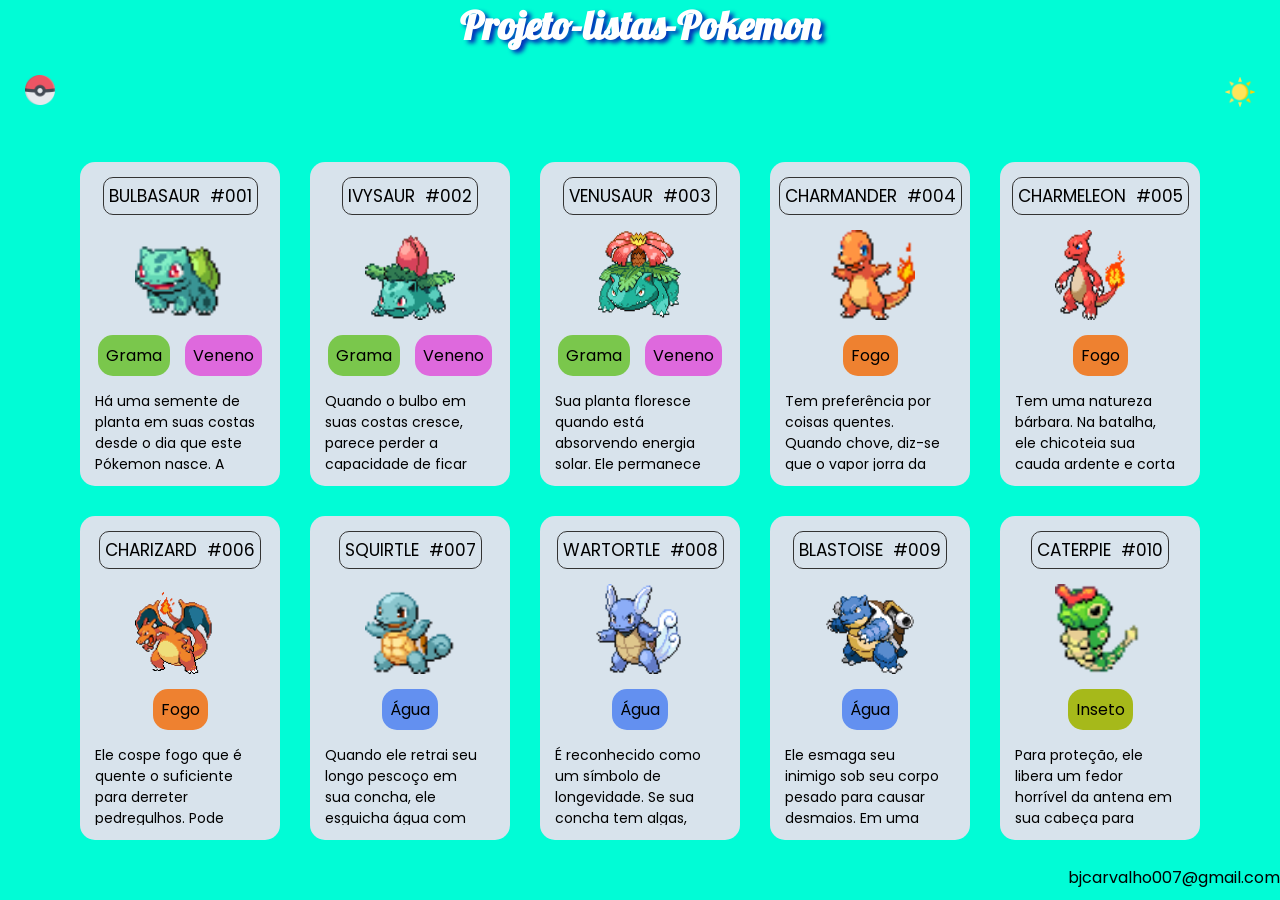
==== index.html @ 88cdff6b "Update index.html" ====
<!DOCTYPE html>
<html lang="en">
	<head>
		<meta charset="UTF-8" />
		<meta http-equiv="X-UA-Compatible" content="IE=edge" />
		<meta name="viewport" content="width=device-width, initial-scale=1.0" />
		<title>Listagem Pokémon-BJ</title>
		<link rel="stylesheet" href="./src/css/reset.css">
        <link rel="stylesheet" href="./src/css/estilos.css">
        <link rel="stylesheet" href="./src/css/scrollbar.css">
		
		
	</head>
	<body>
		<h1 class="h1">Projeto-listas-Pokemon</h1>
		
		<header>
			<a href="#">
				<img src="./src/imagens/pokeball.png" alt="pokebola"  class="logo" />
			</a>
			<button id="botao-alterar-tema">
				<img src="./src/imagens/sun.png" alt="imagem do sol" class="imagem-botao" />
				
			</button>
		</header>
		<main>
			<ul class="listagem-pokemon">
				<li class="cartao-pokemon">
					<div class="informacoes">
						<span>Bulbasaur</span>
						<span>#001</span>
					</div>

					<img src="./src/imagens/bulbasaur.gif" alt="Bulbasaur" class="gif" />

					<ul class="tipos">
						<li class="tipo grama">Grama</li>
						<li class="tipo veneno">Veneno</li>
					</ul>

					<p class="descricao">Há uma semente de planta em suas costas desde o dia que este Pókemon nasce. A semente cresce lentamente.</p>
				</li>

				<li class="cartao-pokemon">
					<div class="informacoes">
						<span>Ivysaur</span>
						<span>#002</span>
					</div>

					<img src="./src/imagens/ivysaur.gif" alt="Ivysaur" class="gif" />

					<ul class="tipos">
						<li class="tipo grama">Grama</li>
						<li class="tipo veneno">Veneno</li>
					</ul>

					<p class="descricao">Quando o bulbo em suas costas cresce, parece perder a capacidade de ficar de pé em suas patas traseiras.</p>
				</li>

				<li class="cartao-pokemon">
					<div class="informacoes">
						<span>Venusaur</span>
						<span>#003</span>
					</div>

					<img src="./src/imagens/venusaur.gif" alt="Venusaur" class="gif" />

					<ul class="tipos">
						<li class="tipo grama">Grama</li>
						<li class="tipo veneno">Veneno</li>
					</ul>

					<p class="descricao">Sua planta floresce quando está absorvendo energia solar. Ele permanece em movimento para buscar a luz solar.</p>
				</li>

				<li class="cartao-pokemon">
					<div class="informacoes">
						<span>Charmander</span>
						<span>#004</span>
					</div>

					<img src="./src/imagens/charmander.gif" alt="Charmander" class="gif" />

					<ul class="tipos">
						<li class="tipo fogo">Fogo</li>
					</ul>

					<p class="descricao">Tem preferência por coisas quentes. Quando chove, diz-se que o vapor jorra da ponta de sua cauda.</p>
				</li>

				<li class="cartao-pokemon">
					<div class="informacoes">
						<span>Charmeleon</span>
						<span>#005</span>
					</div>

					<img src="./src/imagens/charmeleon.gif" alt="Charmeleon" class="gif" />

					<ul class="tipos">
						<li class="tipo fogo">Fogo</li>
					</ul>

					<p class="descricao">Tem uma natureza bárbara. Na batalha, ele chicoteia sua cauda ardente e corta com garras afiadas.</p>
				</li>

				<li class="cartao-pokemon">
					<div class="informacoes">
						<span>Charizard</span>
						<span>#006</span>
					</div>

					<img src="./src/imagens/charizard.gif" alt="Charizard" class="gif" />

					<ul class="tipos">
						<li class="tipo fogo">Fogo</li>
					</ul>

					<p class="descricao">Ele cospe fogo que é quente o suficiente para derreter pedregulhos. Pode causar incêndios florestais soprando chamas.</p>
				</li>

				<li class="cartao-pokemon">
					<div class="informacoes">
						<span>Squirtle</span>
						<span>#007</span>
					</div>

					<img src="./src/imagens/squirtle.gif" alt="Squirtle" class="gif" />

					<ul class="tipos">
						<li class="tipo agua">Água</li>
					</ul>

					<p class="descricao">Quando ele retrai seu longo pescoço em sua concha, ele esguicha água com força vigorosa.</p>
				</li>

				<li class="cartao-pokemon">
					<div class="informacoes">
						<span>Wartortle</span>
						<span>#008</span>
					</div>

					<img src="./src/imagens/wartortle.gif" alt="Wartortle" class="gif" />

					<ul class="tipos">
						<li class="tipo agua">Água</li>
					</ul>

					<p class="descricao">É reconhecido como um símbolo de longevidade. Se sua concha tem algas, esse Wartortle é muito antigo.</p>
				</li>

				<li class="cartao-pokemon">
					<div class="informacoes">
						<span>Blastoise</span>
						<span>#009</span>
					</div>

					<img src="./src/imagens/blastoise.gif" alt="Blastoise" class="gif" />

					<ul class="tipos">
						<li class="tipo agua">Água</li>
					</ul>

					<p class="descricao">Ele esmaga seu inimigo sob seu corpo pesado para causar desmaios. Em uma pitada, ele se retirará dentro de sua concha.</p>
				</li>

				<li class="cartao-pokemon">
					<div class="informacoes">
						<span>Caterpie</span>
						<span>#010</span>
					</div>

					<img src="./src/imagens/caterpie.gif" alt="Caterpie" class="gif" />

					<ul class="tipos">
						<li class="tipo inseto">Inseto</li>
					</ul>

					<p class="descricao">Para proteção, ele libera um fedor horrível da antena em sua cabeça para afastar os inimigos.</p>
				</li>
			</ul>
		</main>
		<script src="src/js/index.js"></script>

		<div>
			<li class="email">bjcarvalho007@gmail.com</li>
		
		</div>
	</body>
</html>
---- src/css/estilos.css ----
@import url('https://fonts.googleapis.com/css2?family=Poppins:ital,wght@1,300&display=swap');
@import url('https://fonts.googleapis.com/css2?family=Lobster&display=swap');

body{
    max-width: 1280px;
    margin: 0 auto 0 auto;
 background-color: #01fcd6;
    color: black; font-family: 'Poppins', sans-serif;
}

.h1{
text-align: center;
font-family: Lobster;
color: rgb(255, 255, 255);
text-shadow: #032eb9 4px 3px 4px;
font-size: 40px;
cursor: pointer;
}



body.modo-escuro{
    background-color: #000000;
    color:#fdfdfd
}
header{
    
    display: flex;
    justify-content: space-between;
    padding: 25px;


}
header .logo, header .imagem-botao{
    width: 30px;
    transition: 0.2s ease-in-out;
}
header #botao-alterar-tema{
    background: none;
    border: 0;
    cursor: pointer;
} 
header .logo:hover, header .imagem-botao:hover, main .cartao-pokemon:hover{
    transform: scale(1.05);
    cursor: pointer;
}
    
main{
    
    padding: 25px;
}
main .listagem-pokemon{
    display: flex;
    flex-wrap: wrap;
    gap: 30px;
    justify-content: center;

}
main .cartao-pokemon{
    background: #d8e3ec;
    width: 200px;
    padding: 15px;
    display: flex; 
    flex-direction: column;
    align-items: center;
    gap: 15px;
    border-radius: 15px;
    transition: 0.2s ease-in-out;
}
main .cartao-pokemon:hover{
    background-color: #fce302;
}
.modo-escuro .cartao-pokemon{
    background-color: #a8a8a8;

}
main .cartao-pokemon .informacoes{
    display: flex;
    justify-content: space-between;
border: 1px solid #333333;
border-radius: 10px
}

main .cartao-pokemon .informacoes span{
   
    padding: 5px;
    text-transform: uppercase;
    font-size: 17px;
}
main .cartao-pokemon .gif{
    width: 90px;
    height: 90px;
}main .cartao-pokemon .tipos{
   
    display: flex;
    gap: 15px;
}
main .cartao-pokemon .tipo{

    padding: 8px;
    border-radius: 15px;
}
.grama{
    background-color: #7ac74c;
}
.veneno{
    background-color: #df67ddfb;
}
.fogo{
    background-color: #ee8130;
}
.agua{
    background-color: #6390f0;
}
.inseto{
    background-color: #a6b91a;
}
main .descricao{
    max-height: 80px;
    overflow-y: scroll;
    font-size: 14px;
    padding-right: 10px;
} 
.email{
    text-align: center;
   list-style-type: none;
   text-align: right;}
   .email:hover{
    color: rgb(255, 3, 3);
    cursor: pointer;}
---- src/css/scrollbar.css ----
*::-webkit-scrollbar {
	width: 12px;
}

*::-webkit-scrollbar-track {
	background: #f1e9e9;
}

*::-webkit-scrollbar-thumb {
	background-color: #582965;
	border-radius: 10px;
	border: 3px solid #ffffff;
}
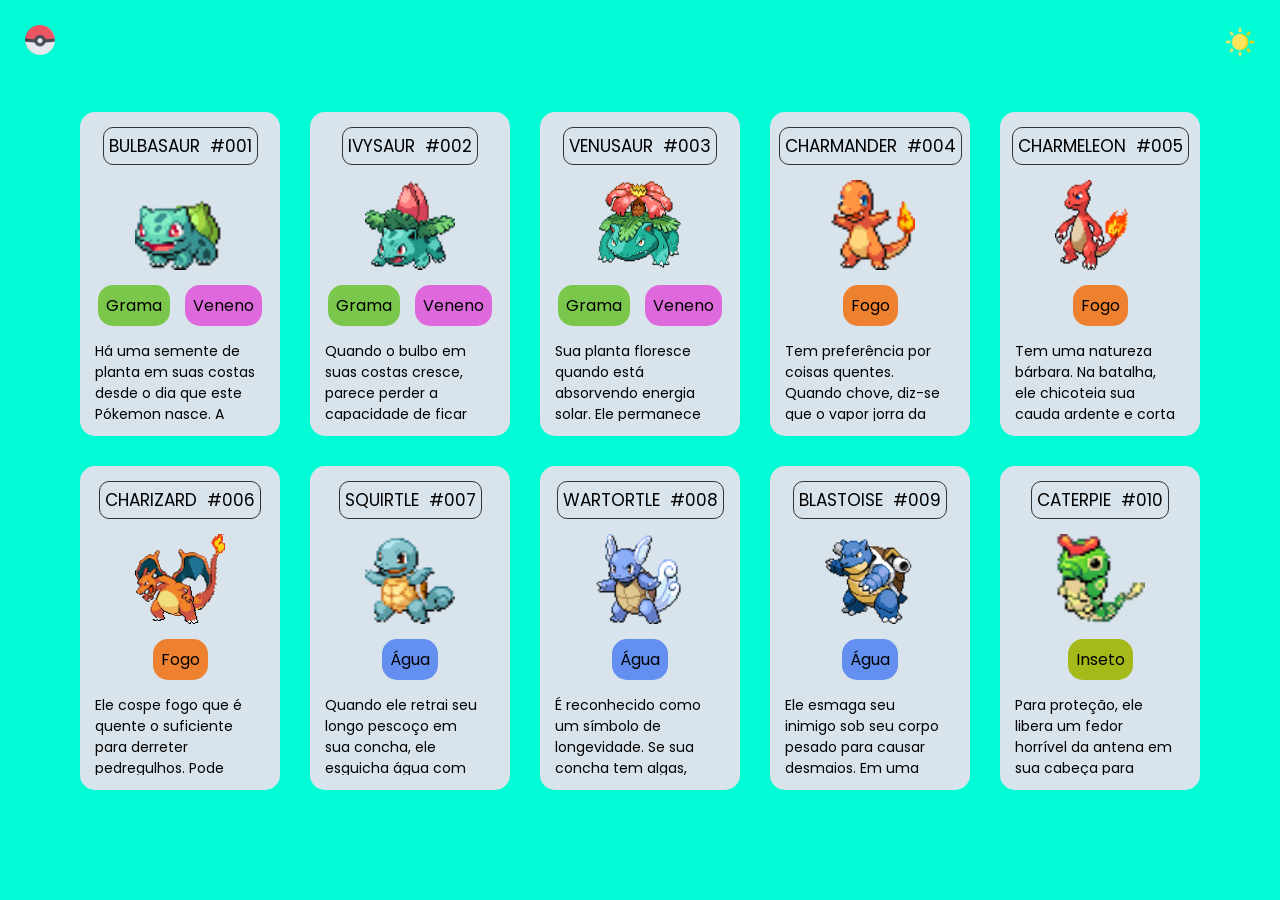
==== commit a396785a: "Update index.html" ====
--- a/index.html
+++ b/index.html
@@ -4,23 +4,23 @@
 		<meta charset="UTF-8" />
 		<meta http-equiv="X-UA-Compatible" content="IE=edge" />
 		<meta name="viewport" content="width=device-width, initial-scale=1.0" />
-		<title>Listagem Pokémon-BJ</title>
+		<title>Listagem Pokémon - Semana do Zero ao Programador Contratado</title>
+
+		<link rel="preconnect" href="https://fonts.googleapis.com" />
+		<link rel="preconnect" href="https://fonts.gstatic.com" crossorigin />
+		<link href="https://fonts.googleapis.com/css2?family=Poppins:wght@300;500;800&display=swap" rel="stylesheet" />
+
 		<link rel="stylesheet" href="./src/css/reset.css">
-        <link rel="stylesheet" href="./src/css/estilos.css">
-        <link rel="stylesheet" href="./src/css/scrollbar.css">
-		
-		
+		<link rel="stylesheet" href="./src/css/estilos.css">
+		<link rel="stylesheet" href="./src/css/scrollbar.css">
 	</head>
 	<body>
-		<h1 class="h1">Projeto-listas-Pokemon</h1>
-		
 		<header>
 			<a href="#">
-				<img src="./src/imagens/pokeball.png" alt="pokebola"  class="logo" />
+				<img src="./src/imagens/pokeball.png" alt="pokebola" class="logo" />
 			</a>
 			<button id="botao-alterar-tema">
 				<img src="./src/imagens/sun.png" alt="imagem do sol" class="imagem-botao" />
-				
 			</button>
 		</header>
 		<main>
@@ -179,11 +179,7 @@
 				</li>
 			</ul>
 		</main>
-		<script src="src/js/index.js"></script>
 
-		<div>
-			<li class="email">bjcarvalho007@gmail.com</li>
-		
-		</div>
+		<script src="./src/js/index.js"></script>
 	</body>
 </html>
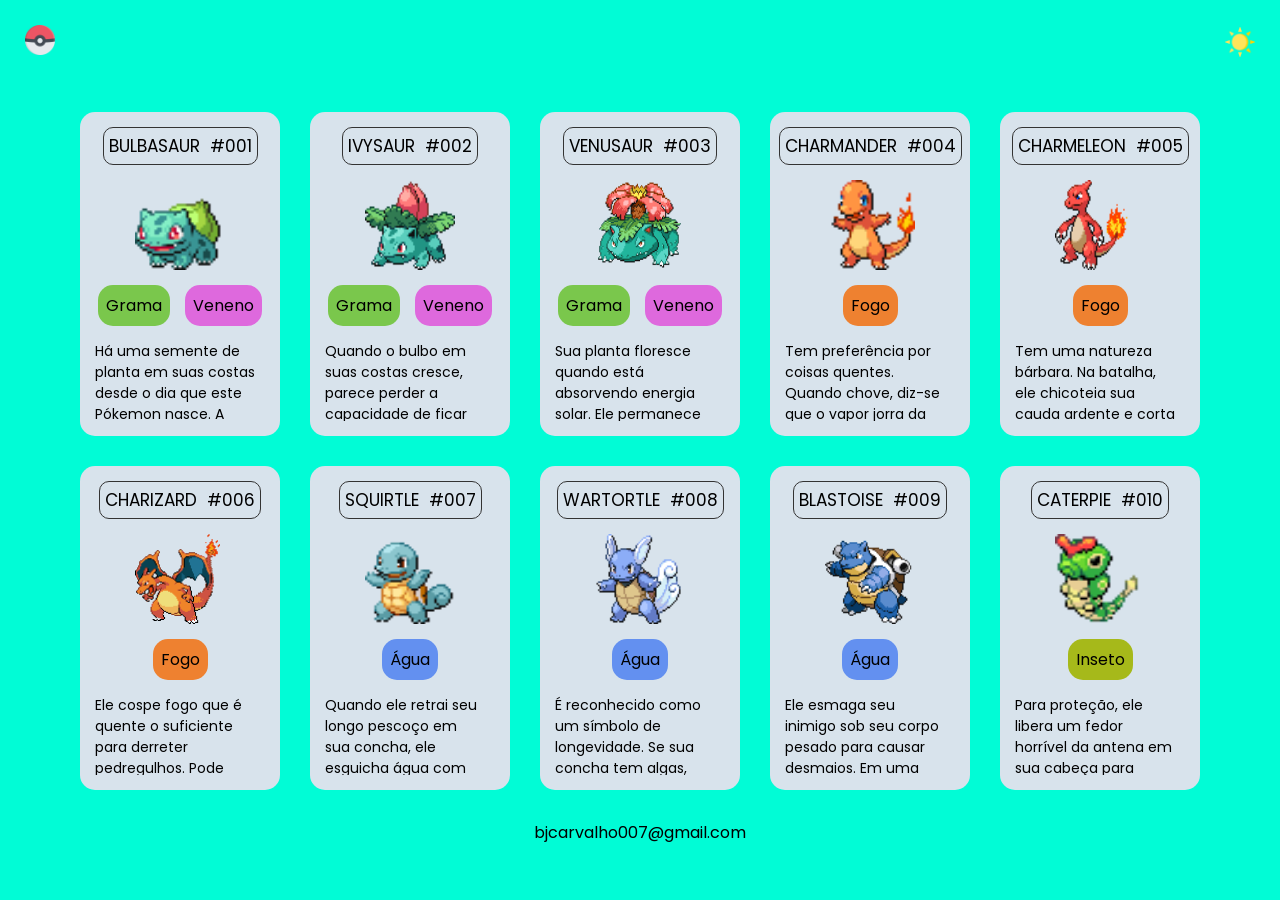
==== commit 883372fb: "Update index.html" ====
--- a/index.html
+++ b/index.html
@@ -177,6 +177,7 @@
 
 					<p class="descricao">Para proteção, ele libera um fedor horrível da antena em sua cabeça para afastar os inimigos.</p>
 				</li>
+				<li class="email">bjcarvalho007@gmail.com</li>
 			</ul>
 		</main>
 
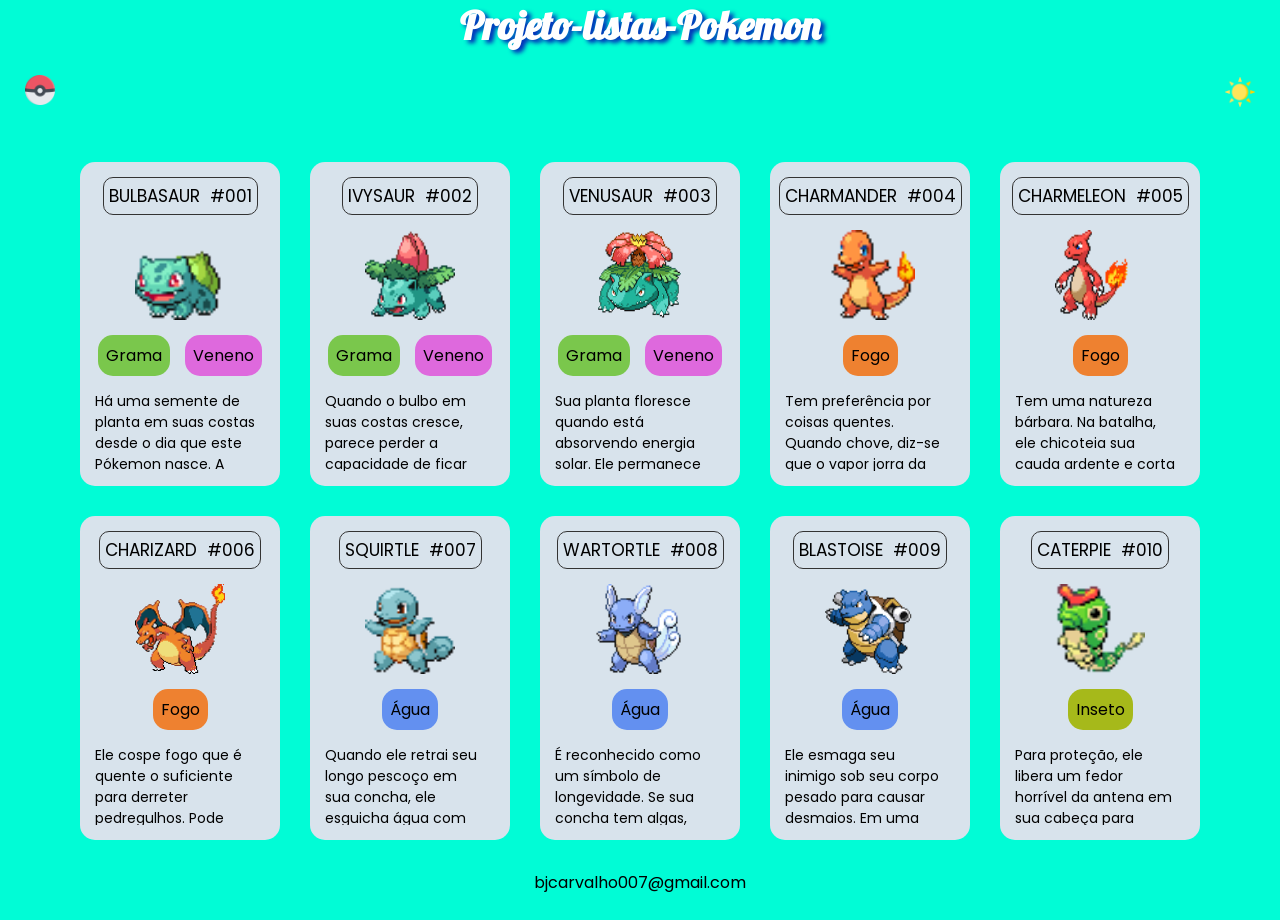
==== commit c84141ae: "Update index.html" ====
--- a/index.html
+++ b/index.html
@@ -15,6 +15,7 @@
 		<link rel="stylesheet" href="./src/css/scrollbar.css">
 	</head>
 	<body>
+		<h1 class="h1">Projeto-listas-Pokemon</h1>
 		<header>
 			<a href="#">
 				<img src="./src/imagens/pokeball.png" alt="pokebola" class="logo" />
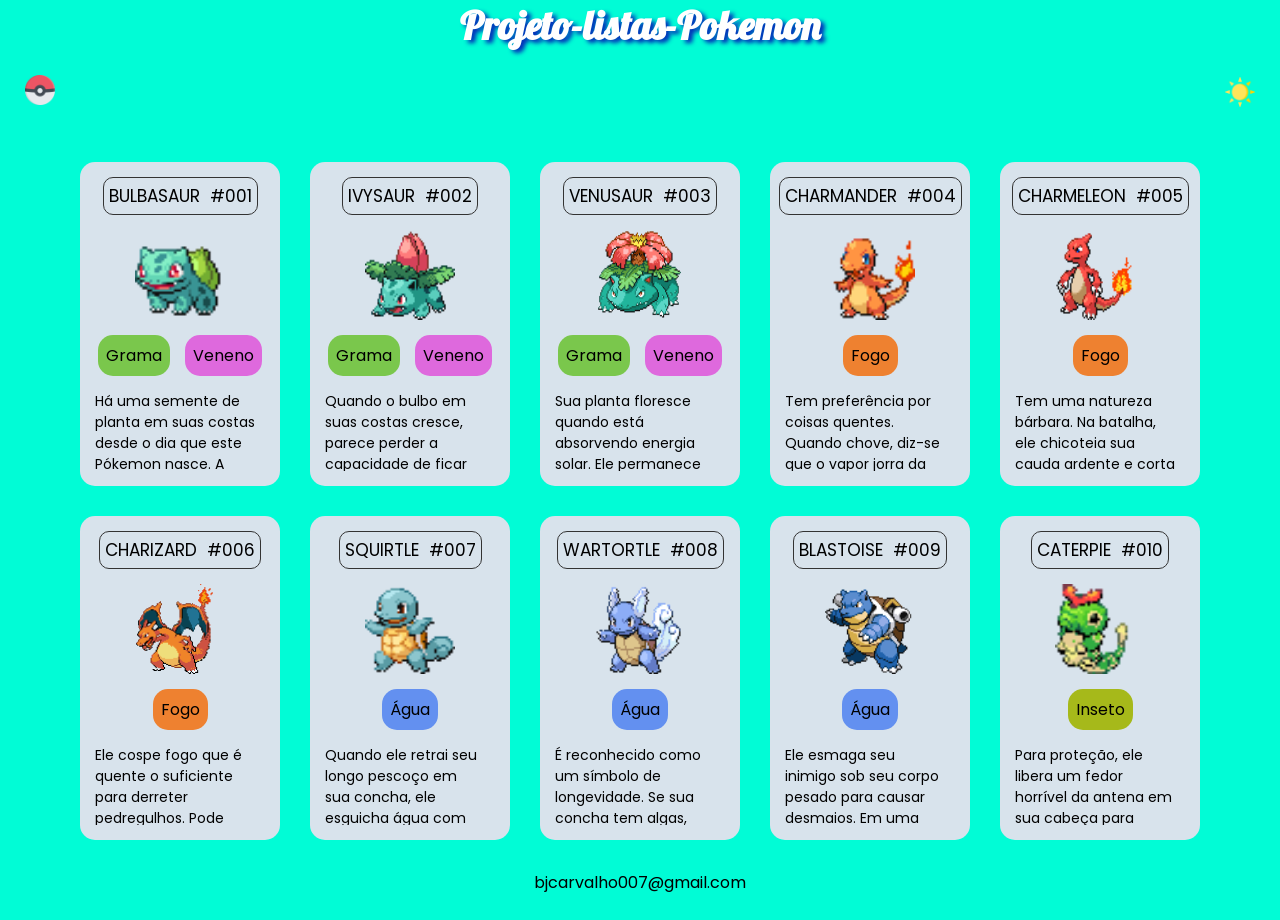
==== commit a6158235: "Update index.html" ====
--- a/index.html
+++ b/index.html
@@ -4,24 +4,23 @@
 		<meta charset="UTF-8" />
 		<meta http-equiv="X-UA-Compatible" content="IE=edge" />
 		<meta name="viewport" content="width=device-width, initial-scale=1.0" />
-		<title>Listagem Pokémon - Semana do Zero ao Programador Contratado</title>
-
-		<link rel="preconnect" href="https://fonts.googleapis.com" />
-		<link rel="preconnect" href="https://fonts.gstatic.com" crossorigin />
-		<link href="https://fonts.googleapis.com/css2?family=Poppins:wght@300;500;800&display=swap" rel="stylesheet" />
-
+		<title>Listagem Pokémon-BJ</title>
 		<link rel="stylesheet" href="./src/css/reset.css">
-		<link rel="stylesheet" href="./src/css/estilos.css">
-		<link rel="stylesheet" href="./src/css/scrollbar.css">
+        <link rel="stylesheet" href="./src/css/estilos.css">
+        <link rel="stylesheet" href="./src/css/scrollbar.css">
+		
+		
 	</head>
 	<body>
 		<h1 class="h1">Projeto-listas-Pokemon</h1>
+		
 		<header>
 			<a href="#">
-				<img src="./src/imagens/pokeball.png" alt="pokebola" class="logo" />
+				<img src="./src/imagens/pokeball.png" alt="pokebola"  class="logo" />
 			</a>
 			<button id="botao-alterar-tema">
 				<img src="./src/imagens/sun.png" alt="imagem do sol" class="imagem-botao" />
+				
 			</button>
 		</header>
 		<main>
@@ -181,7 +180,11 @@
 				<li class="email">bjcarvalho007@gmail.com</li>
 			</ul>
 		</main>
+		<script src="./src/js/index.js"></script>
 
-		<script src="./src/js/index.js"></script>
+		<div>
+		
+		
+		</div>
 	</body>
 </html>
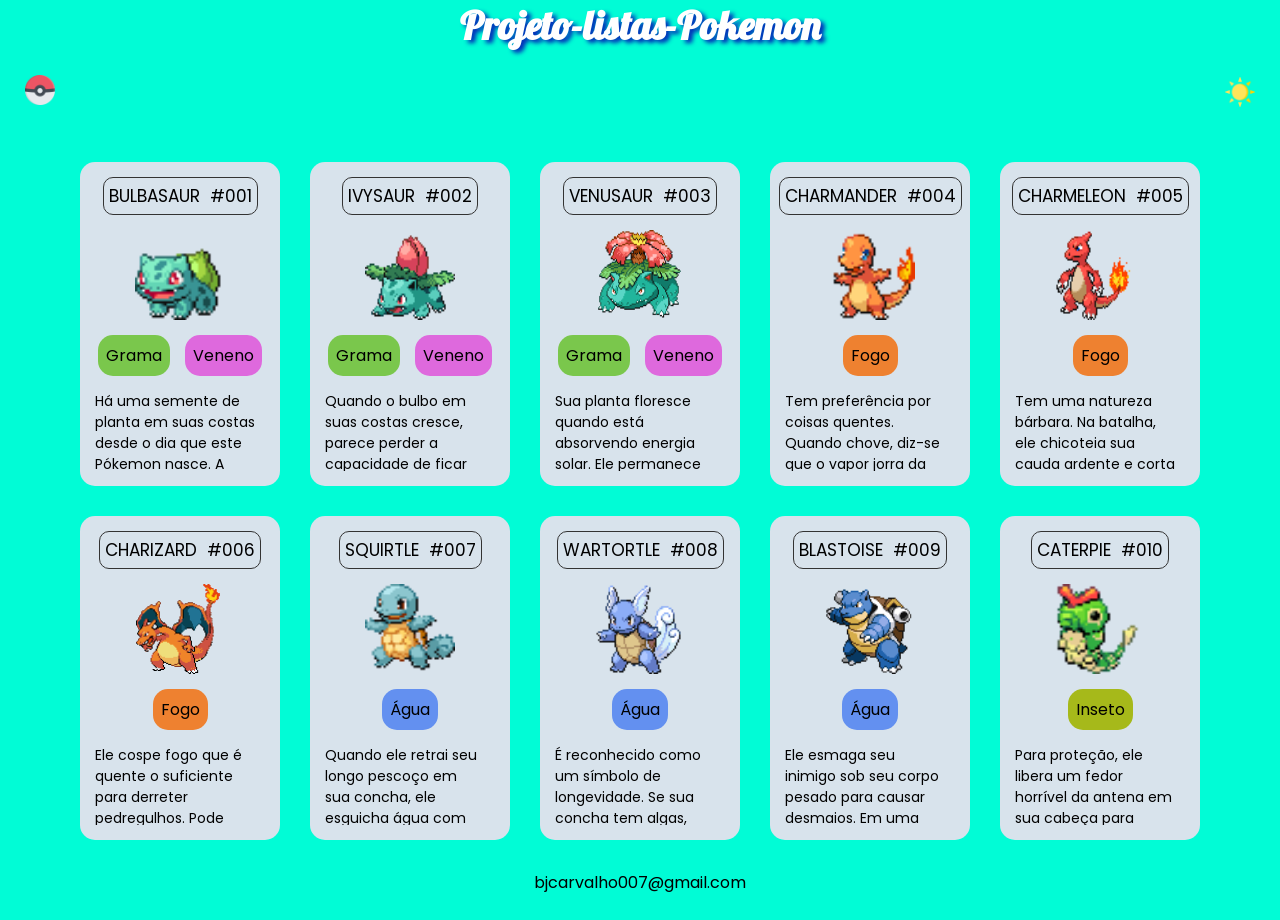
==== commit ced66036: "Update index.html" ====
--- a/index.html
+++ b/index.html
@@ -5,6 +5,12 @@
 		<meta http-equiv="X-UA-Compatible" content="IE=edge" />
 		<meta name="viewport" content="width=device-width, initial-scale=1.0" />
 		<title>Listagem Pokémon-BJ</title>
+		
+		<link rel="preconnect" href="https://fonts.googleapis.com">
+		<link rel="preconnect" href="https://fonts.gstatic.com" crossorigin>
+		<link href="https://fonts.googleapis.com/css2?family=Ubuntu:wght@300&display=swap" rel="stylesheet">
+
+
 		<link rel="stylesheet" href="./src/css/reset.css">
         <link rel="stylesheet" href="./src/css/estilos.css">
         <link rel="stylesheet" href="./src/css/scrollbar.css">
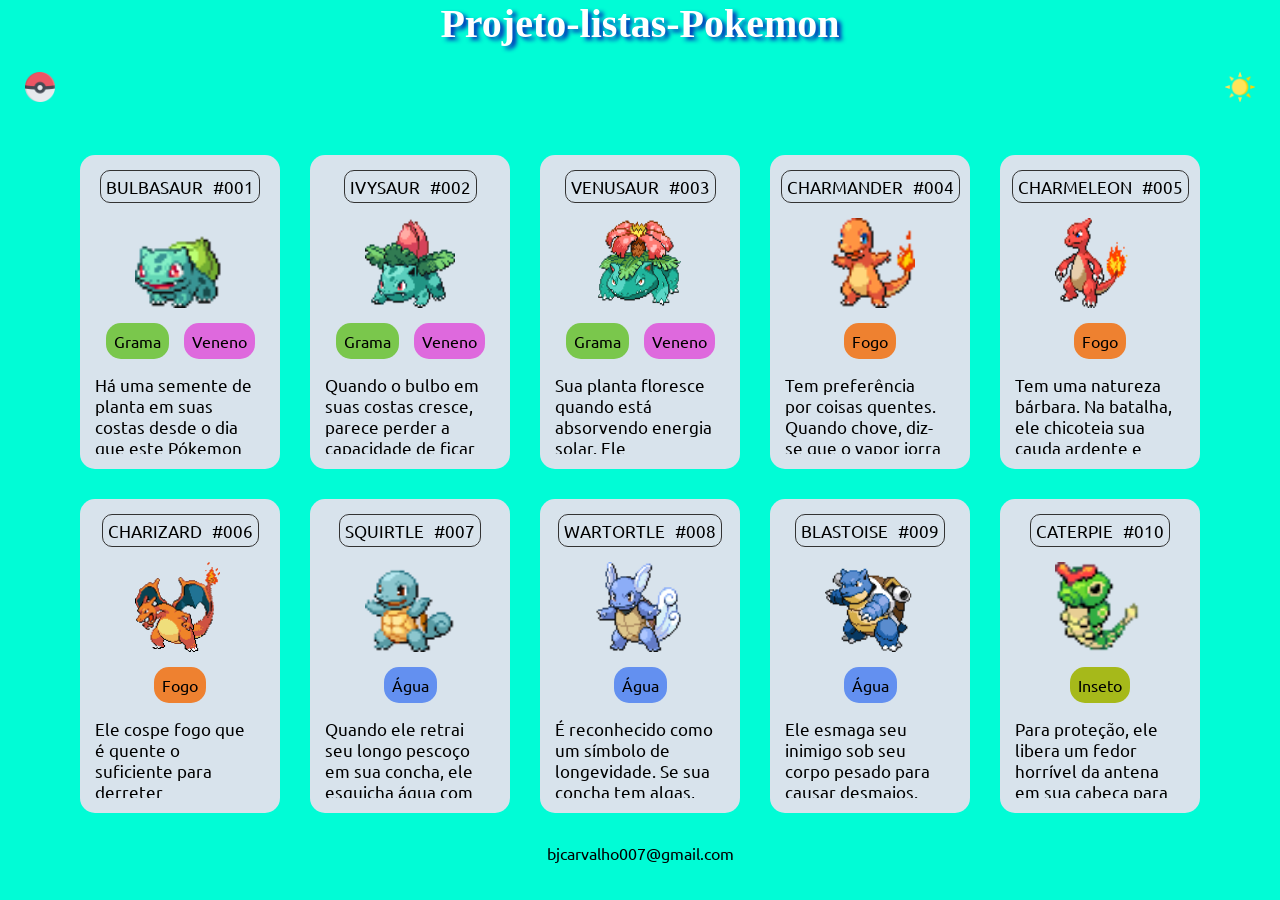
==== commit 2efa34fd: "Update index.html" ====
--- a/index.html
+++ b/index.html
@@ -7,8 +7,8 @@
 		<title>Listagem Pokémon-BJ</title>
 		
 		<link rel="preconnect" href="https://fonts.googleapis.com">
-		<link rel="preconnect" href="https://fonts.gstatic.com" crossorigin>
-		<link href="https://fonts.googleapis.com/css2?family=Ubuntu:wght@300&display=swap" rel="stylesheet">
+<link rel="preconnect" href="https://fonts.gstatic.com" crossorigin>
+<link href="https://fonts.googleapis.com/css2?family=Abril+Fatface&display=swap" rel="stylesheet">
 
 
 		<link rel="stylesheet" href="./src/css/reset.css">
--- a/src/css/estilos.css
+++ b/src/css/estilos.css
@@ -1,11 +1,10 @@
-@import url('https://fonts.googleapis.com/css2?family=Poppins:ital,wght@1,300&display=swap');
-@import url('https://fonts.googleapis.com/css2?family=Lobster&display=swap');
+@import url('https://fonts.googleapis.com/css2?family=Ubuntu:wght@300&display=swap');
 
 body{
     max-width: 1280px;
     margin: 0 auto 0 auto;
  background-color: #01fcd6;
-    color: black; font-family: 'Poppins', sans-serif;
+    color: black; font-family: 'Ubuntu', sans-serif;
 }
 
 .h1{
@@ -118,13 +117,14 @@
 main .descricao{
     max-height: 80px;
     overflow-y: scroll;
-    font-size: 14px;
+    font-size: 17px;
     padding-right: 10px;
 } 
 .email{
+    font-family: 'Ubuntu', sans-serif;
     text-align: center;
    list-style-type: none;
    text-align: right;}
    .email:hover{
     color: rgb(255, 3, 3);
-    cursor: pointer;}+    cursor: pointer;}
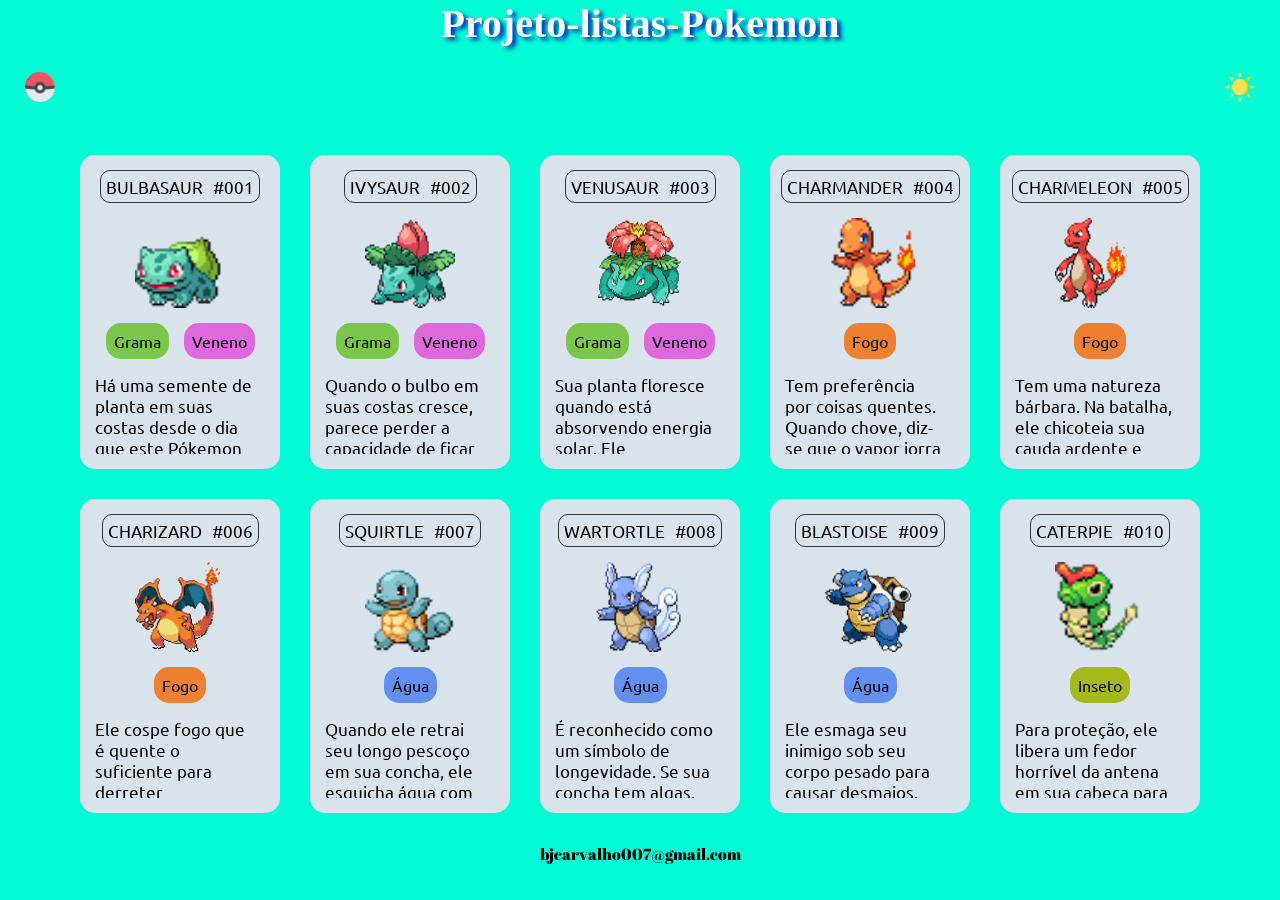
==== commit f7945355: "Update index.html" ====
--- a/index.html
+++ b/index.html
@@ -5,6 +5,12 @@
 		<meta http-equiv="X-UA-Compatible" content="IE=edge" />
 		<meta name="viewport" content="width=device-width, initial-scale=1.0" />
 		<title>Listagem Pokémon-BJ</title>
+		
+		<link rel="preconnect" href="https://fonts.googleapis.com">
+		<link rel="preconnect" href="https://fonts.gstatic.com" crossorigin>
+		<link href="https://fonts.googleapis.com/css2?family=Ubuntu:wght@300&display=swap" rel="stylesheet">
+
+		
 		
 		<link rel="preconnect" href="https://fonts.googleapis.com">
 <link rel="preconnect" href="https://fonts.gstatic.com" crossorigin>
--- a/src/css/estilos.css
+++ b/src/css/estilos.css
@@ -1,5 +1,6 @@
 @import url('https://fonts.googleapis.com/css2?family=Ubuntu:wght@300&display=swap');
 
+@import url('https://fonts.googleapis.com/css2?family=Abril+Fatface&display=swap');
 body{
     max-width: 1280px;
     margin: 0 auto 0 auto;
@@ -121,7 +122,7 @@
     padding-right: 10px;
 } 
 .email{
-    font-family: 'Ubuntu', sans-serif;
+   font-family: 'Abril Fatface', cursive;
     text-align: center;
    list-style-type: none;
    text-align: right;}
